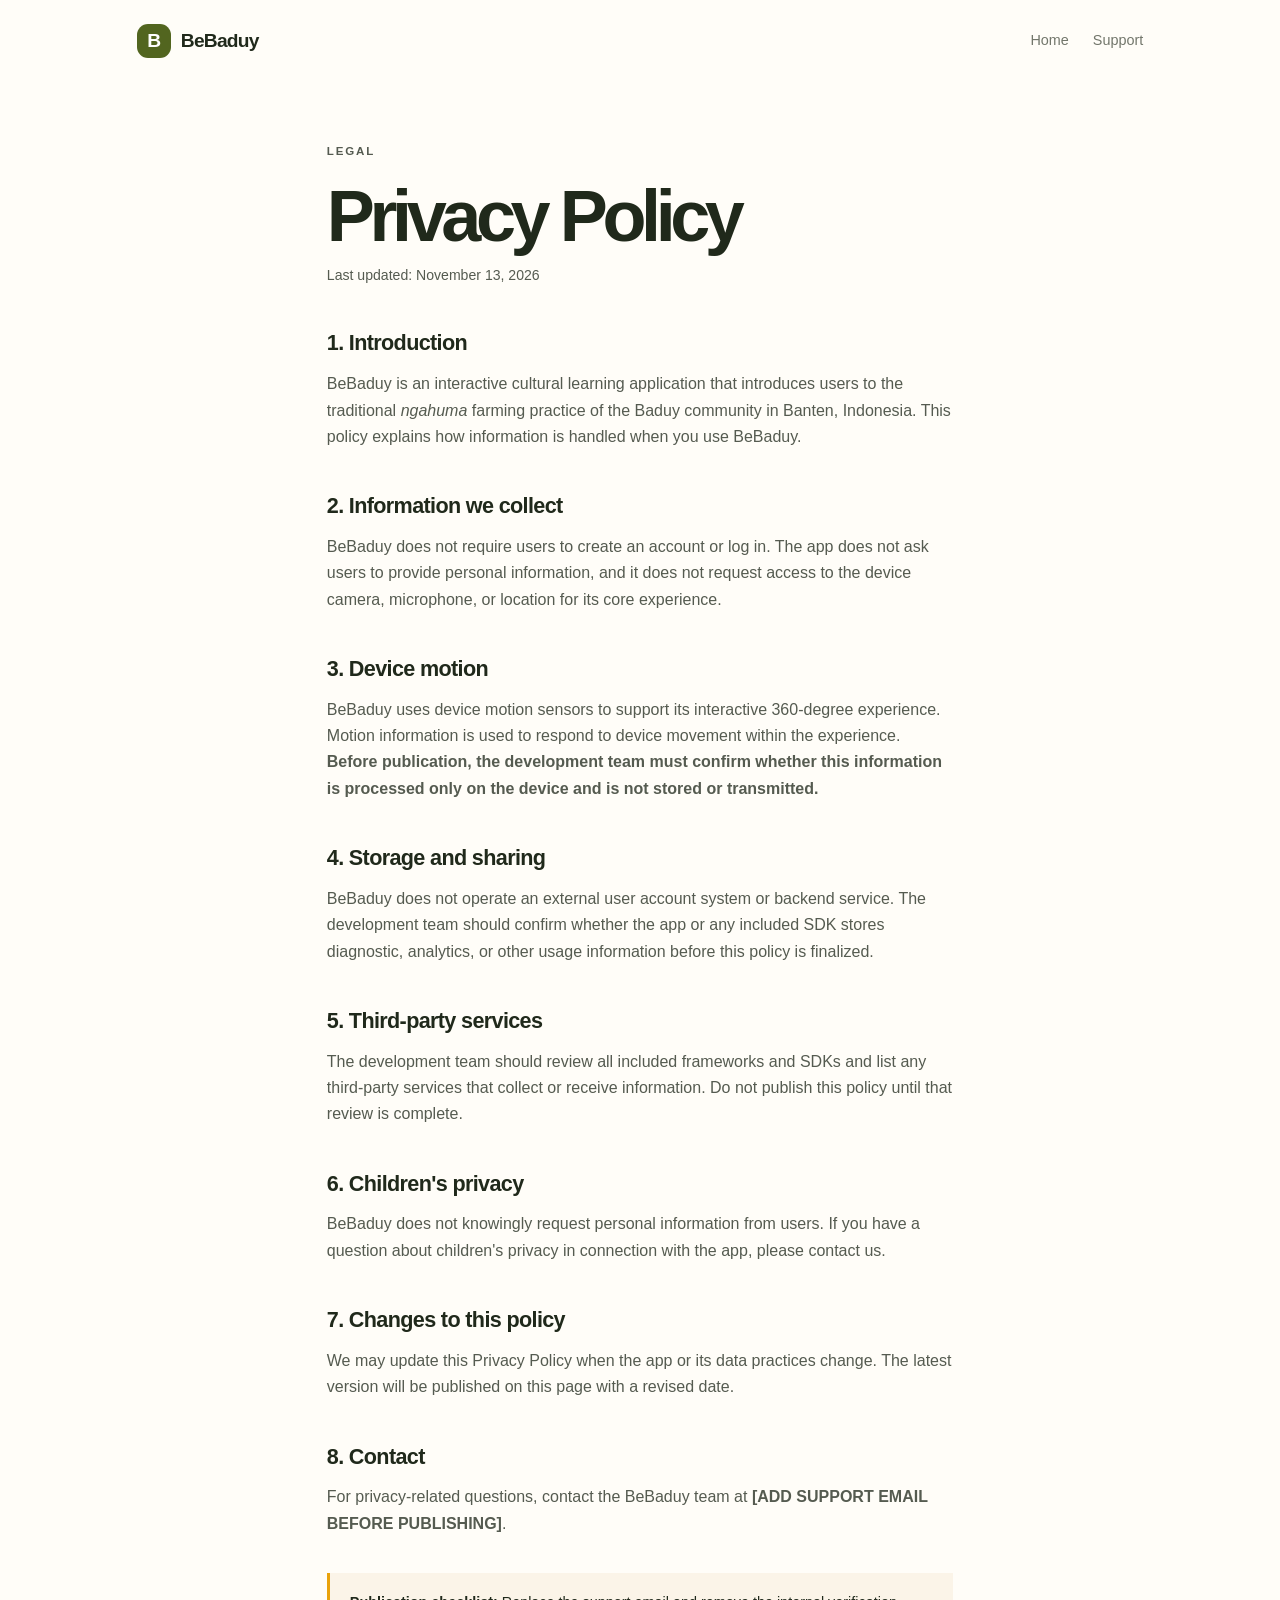
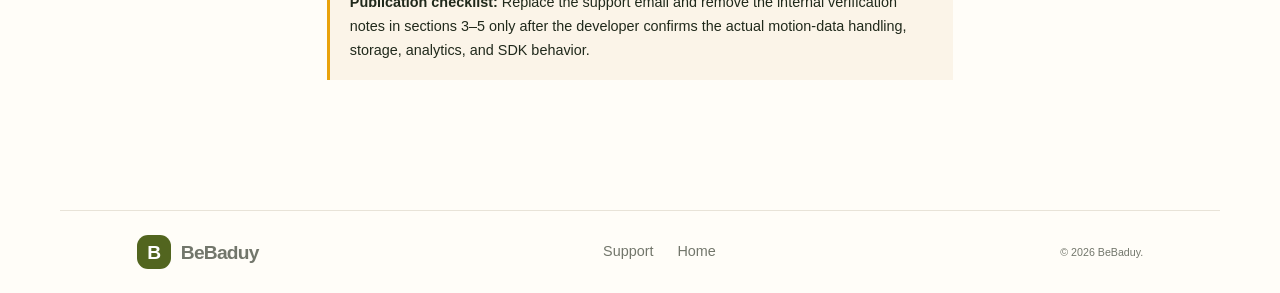
==== privacy-policy.html @ 4743643d "Add files via upload" ====
<!doctype html>
<html lang="en">
<head>
  <meta charset="utf-8">
  <meta name="viewport" content="width=device-width, initial-scale=1">
  <meta name="description" content="BeBaduy Privacy Policy.">
  <title>Privacy Policy — BeBaduy</title>
  <link rel="stylesheet" href="style.css">
</head>
<body>
  <header class="site-header">
    <a class="brand" href="./"><span class="brand-mark">B</span> BeBaduy</a>
    <nav aria-label="Main navigation"><a href="./">Home</a><a href="support.html">Support</a></nav>
  </header>
  <main class="document">
    <p class="eyebrow">LEGAL</p>
    <h1>Privacy Policy</h1>
    <p class="muted">Last updated: November 13, 2026</p>

    <h2>1. Introduction</h2>
    <p>BeBaduy is an interactive cultural learning application that introduces users to the traditional <em>ngahuma</em> farming practice of the Baduy community in Banten, Indonesia. This policy explains how information is handled when you use BeBaduy.</p>

    <h2>2. Information we collect</h2>
    <p>BeBaduy does not require users to create an account or log in. The app does not ask users to provide personal information, and it does not request access to the device camera, microphone, or location for its core experience.</p>

    <h2>3. Device motion</h2>
    <p>BeBaduy uses device motion sensors to support its interactive 360-degree experience. Motion information is used to respond to device movement within the experience. <strong>Before publication, the development team must confirm whether this information is processed only on the device and is not stored or transmitted.</strong></p>

    <h2>4. Storage and sharing</h2>
    <p>BeBaduy does not operate an external user account system or backend service. The development team should confirm whether the app or any included SDK stores diagnostic, analytics, or other usage information before this policy is finalized.</p>

    <h2>5. Third-party services</h2>
    <p>The development team should review all included frameworks and SDKs and list any third-party services that collect or receive information. Do not publish this policy until that review is complete.</p>

    <h2>6. Children's privacy</h2>
    <p>BeBaduy does not knowingly request personal information from users. If you have a question about children's privacy in connection with the app, please contact us.</p>

    <h2>7. Changes to this policy</h2>
    <p>We may update this Privacy Policy when the app or its data practices change. The latest version will be published on this page with a revised date.</p>

    <h2>8. Contact</h2>
    <p>For privacy-related questions, contact the BeBaduy team at <strong>[ADD SUPPORT EMAIL BEFORE PUBLISHING]</strong>.</p>

    <div class="notice"><strong>Publication checklist:</strong> Replace the support email and remove the internal verification notes in sections 3–5 only after the developer confirms the actual motion-data handling, storage, analytics, and SDK behavior.</div>
  </main>
  <footer><a class="brand" href="./"><span class="brand-mark">B</span> BeBaduy</a><div class="footer-links"><a href="support.html">Support</a><a href="./">Home</a></div><small>© 2026 BeBaduy.</small></footer>
</body>
</html>
---- style.css ----
:root{--ink:#20291b;--green:#52651f;--gold:#e9a20b;--soil:#995016;--cream:#fbf4e8;--paper:#fffdf8;--muted:#72766b}
*{box-sizing:border-box}
html{scroll-behavior:smooth}
body{margin:0;background:var(--paper);color:var(--ink);font-family:-apple-system,BlinkMacSystemFont,"Segoe UI",sans-serif;line-height:1.65}
a{color:inherit}
.site-header,footer{max-width:1160px;margin:auto;padding:24px 6%;display:flex;align-items:center;justify-content:space-between;gap:24px}
.brand{text-decoration:none;font-weight:800;letter-spacing:-.04em;font-size:1.2rem;display:flex;align-items:center;gap:10px}
.brand-mark{display:inline-grid;place-items:center;width:34px;height:34px;border-radius:11px;background:var(--green);color:#fff;font-weight:800}
nav,.footer-links{display:flex;gap:24px;flex-wrap:wrap}
nav a,.footer-links a{font-size:.9rem;text-decoration:none;color:var(--muted)}
nav a:hover,.footer-links a:hover{color:var(--green)}
.hero{max-width:1160px;margin:auto;padding:76px 6% 100px;position:relative;min-height:620px;overflow:hidden}
.eyebrow{font-size:.72rem;letter-spacing:.16em;font-weight:800;color:var(--green)}
h1,h2,h3,p{margin-top:0}
h1{font-size:clamp(3.2rem,8vw,6.7rem);line-height:.99;letter-spacing:-.075em;max-width:760px;margin:20px 0}
h1 em,h2 em{font-family:Georgia,serif;font-weight:400;color:var(--soil)}
.lead{font-size:clamp(1.2rem,2.5vw,1.65rem);max-width:630px;line-height:1.35}
.intro{max-width:570px;color:var(--muted);margin:24px 0}
.text-link{display:inline-flex;gap:12px;color:var(--green);font-weight:750;text-decoration:none;border-bottom:1px solid var(--green);padding:8px 0}
.hero-art{position:absolute;right:2%;bottom:0;width:38%;height:350px;background:var(--cream);border-radius:48% 48% 18px 18px;overflow:hidden}
.sun{position:absolute;width:170px;height:170px;border-radius:50%;background:#f8dfb5;right:18%;top:35px}
.field{position:absolute;bottom:-60px;left:-10%;width:125%;height:145px;border-radius:50% 50% 0 0;background:var(--soil)}
.stalk{position:absolute;bottom:85px;left:48%;width:5px;height:230px;background:var(--green);border-radius:100%;transform:rotate(25deg);transform-origin:bottom}
.stalk-two{transform:rotate(-24deg);height:195px}
.stalk i{position:absolute;width:25px;height:55px;background:var(--gold);border-radius:100% 0 100% 0;transform:rotate(-38deg);left:-23px}
.stalk i:nth-child(1){top:12px;left:5px}.stalk i:nth-child(2){top:65px;left:-25px}.stalk i:nth-child(3){top:115px;left:5px}.stalk i:nth-child(4){top:165px;left:-25px}
.leaf{position:absolute;bottom:65px;left:20%;width:150px;height:55px;background:var(--green);border-radius:100% 0 100% 0;transform:rotate(15deg)}
.experience{background:var(--cream);padding:90px 6%;text-align:center}
.experience h2,.closing h2{font-size:clamp(2.2rem,5vw,4rem);line-height:1.08;letter-spacing:-.06em;max-width:720px;margin:12px auto 48px}
.feature-grid{max-width:1060px;margin:auto;display:grid;grid-template-columns:repeat(3,1fr);gap:36px;text-align:left}
.feature-grid article{border-top:1px solid #d8cbb5;padding-top:18px}
.number{color:var(--soil);font-weight:800;font-size:.8rem}
.feature-grid h3{font-size:1.25rem;margin:12px 0}
.feature-grid p,.closing p{color:var(--muted)}
.closing{max-width:900px;margin:auto;text-align:center;padding:100px 6%}
.closing h2{margin-bottom:24px}
.availability{font-size:.85rem;margin-top:32px}
footer{border-top:1px solid #e8e3d8;color:var(--muted);font-size:.8rem}
.document{max-width:780px;margin:30px auto 100px;padding:30px 6%}
.document h1{font-size:clamp(2.8rem,7vw,4.5rem);margin-bottom:12px}
.document h2{font-size:1.35rem;margin:38px 0 10px;letter-spacing:-.03em}
.document h3{font-size:1rem;margin:26px 0 6px}
.document p{color:#555b50}
.muted,.small{color:var(--muted);font-size:.88rem}
.notice{margin-top:36px;padding:18px 20px;border-left:3px solid var(--gold);background:var(--cream);font-size:.9rem}
.contact-card{background:var(--cream);padding:30px;border-radius:20px;margin-top:50px}
.contact-card h2{margin:8px 0}
.button{display:inline-block;background:var(--green);color:white;text-decoration:none;padding:12px 18px;border-radius:999px;font-weight:700;margin:8px 0}
.faq{border-top:1px solid #e8e3d8}
@media(max-width:760px){.site-header{align-items:flex-start;flex-direction:column}.hero{padding-top:50px;min-height:760px}.hero-art{width:75%;height:280px;right:0}.feature-grid{grid-template-columns:1fr;gap:26px}.experience{padding:70px 7%}.closing{padding:75px 7%}footer{align-items:flex-start;flex-direction:column}.document{margin-top:10px}}
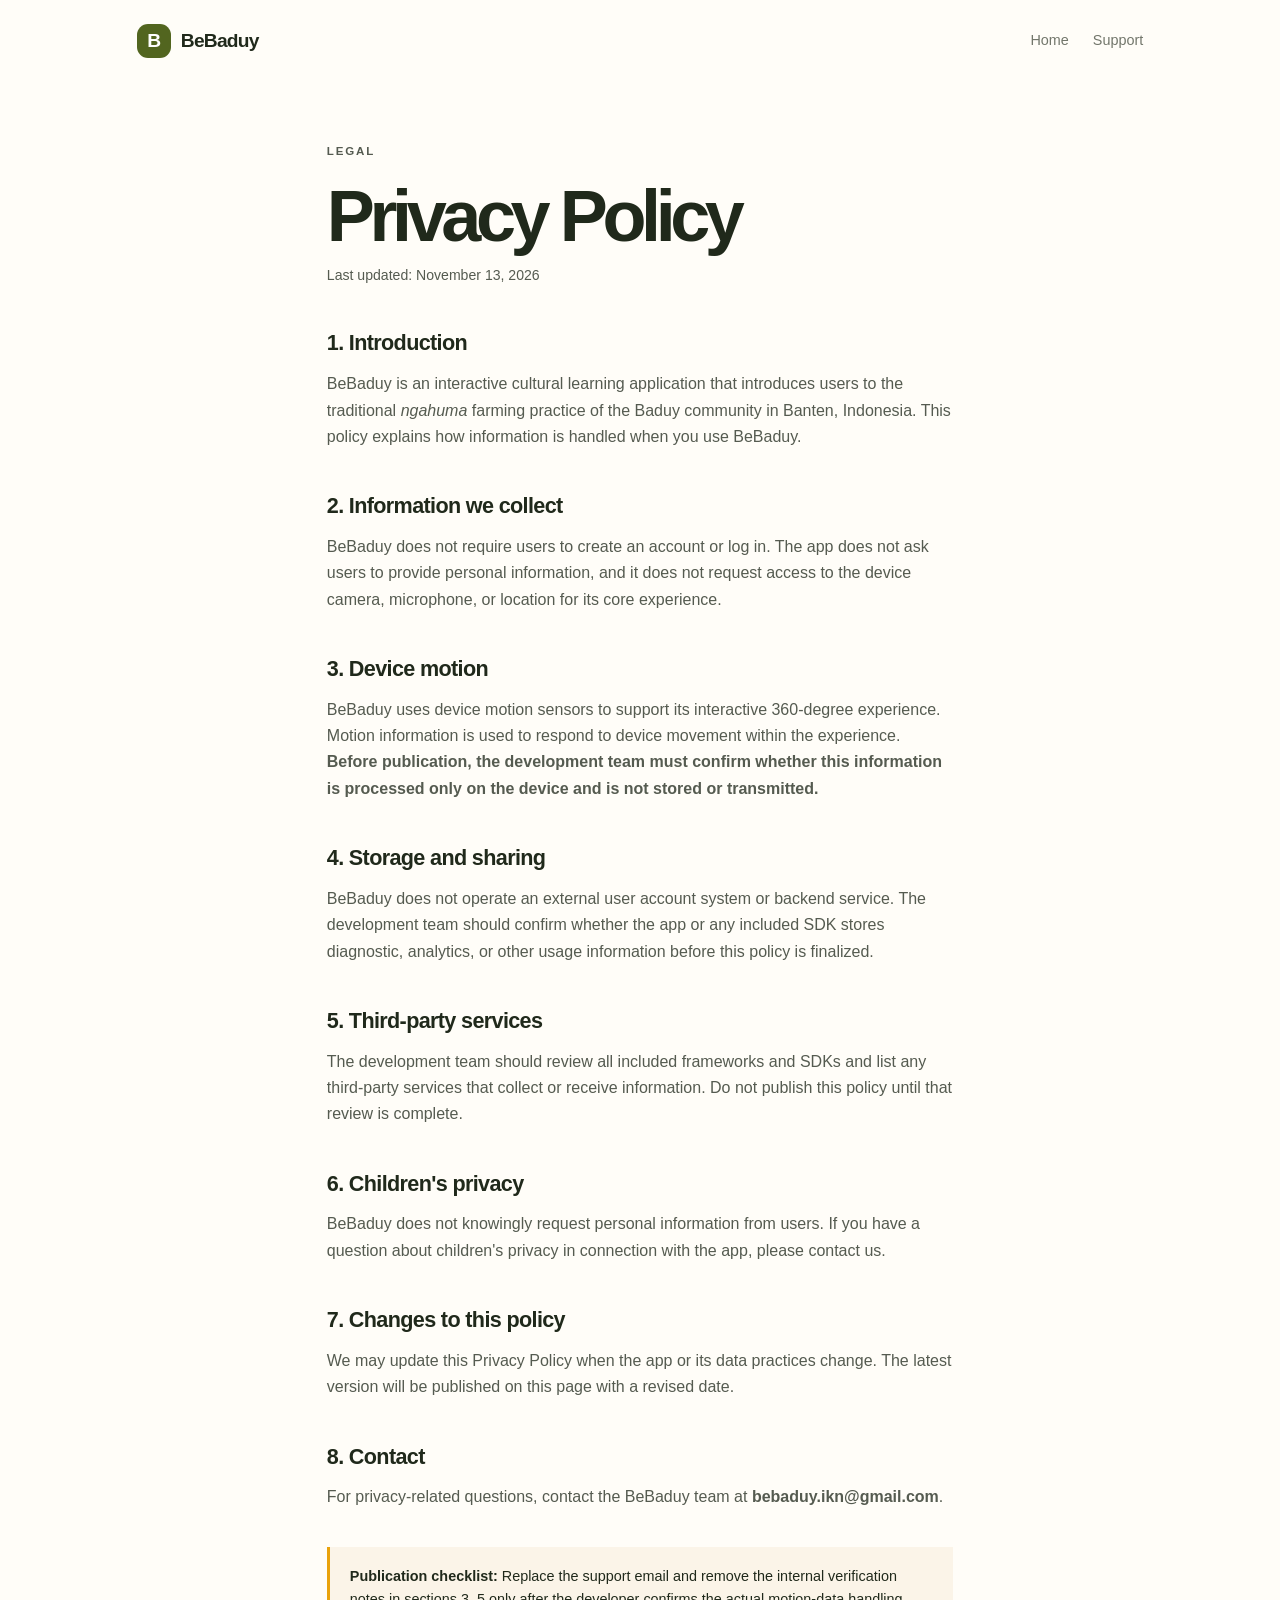
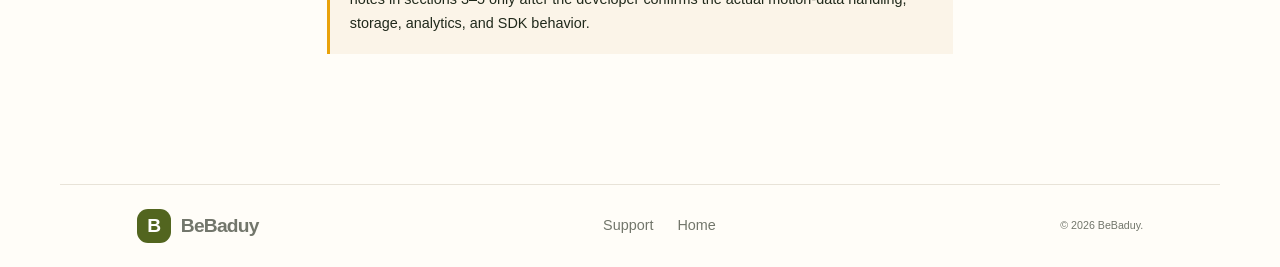
==== commit 43ba35ef: "Update privacy-policy.html" ====
--- a/privacy-policy.html
+++ b/privacy-policy.html
@@ -39,7 +39,7 @@
     <p>We may update this Privacy Policy when the app or its data practices change. The latest version will be published on this page with a revised date.</p>
 
     <h2>8. Contact</h2>
-    <p>For privacy-related questions, contact the BeBaduy team at <strong>[ADD SUPPORT EMAIL BEFORE PUBLISHING]</strong>.</p>
+    <p>For privacy-related questions, contact the BeBaduy team at <strong>bebaduy.ikn@gmail.com</strong>.</p>
 
     <div class="notice"><strong>Publication checklist:</strong> Replace the support email and remove the internal verification notes in sections 3–5 only after the developer confirms the actual motion-data handling, storage, analytics, and SDK behavior.</div>
   </main>
